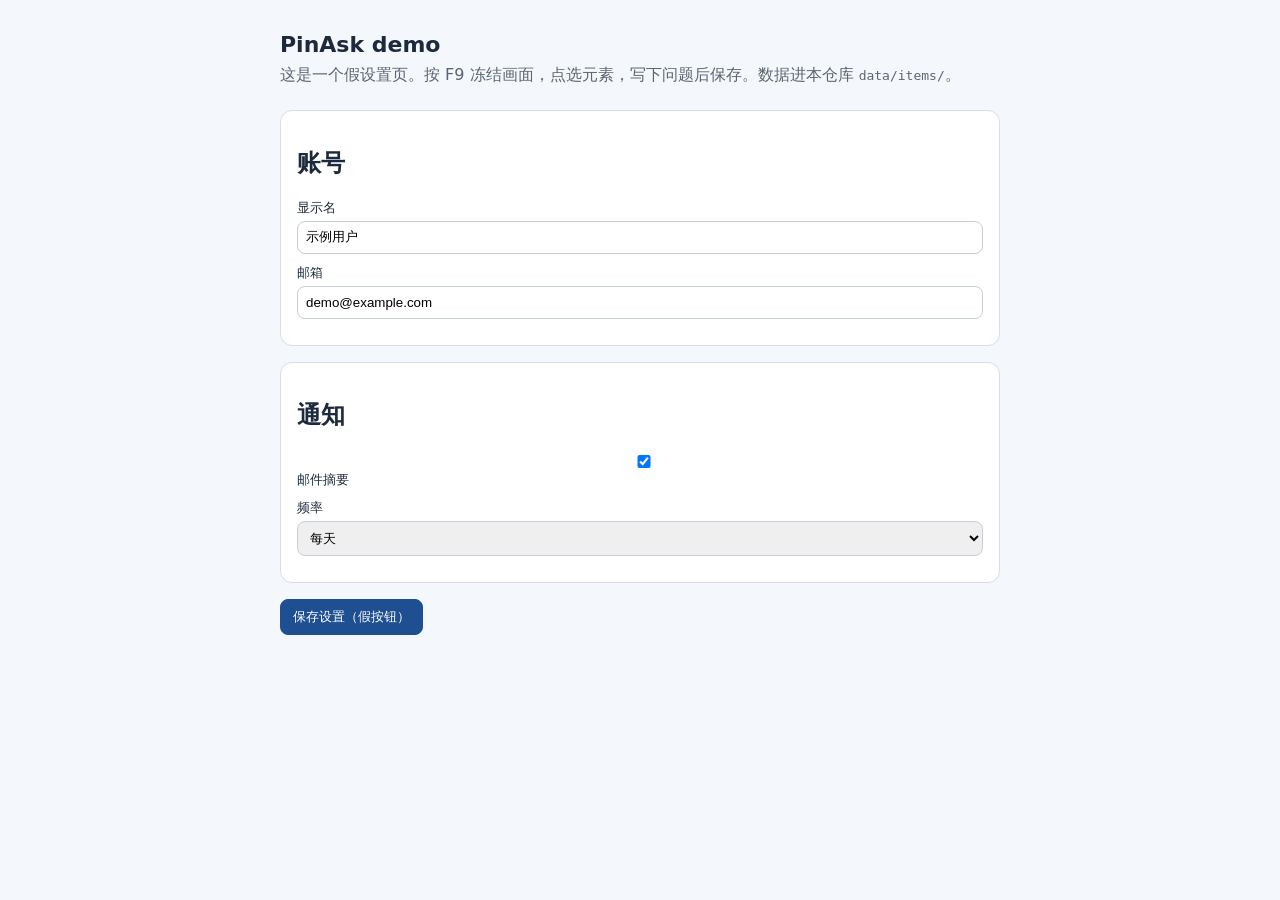
==== demo/index.html @ 07bdb8eb "Extract PinAsk overlay so UI questions can be captured outside the host app. Co-authored-by: Cursor " ====
<!doctype html>
<html lang="zh-CN">
<head>
  <meta charset="utf-8" />
  <meta name="viewport" content="width=device-width, initial-scale=1" />
  <title>PinAsk demo</title>
  <link rel="stylesheet" href="/overlay/pinask.css" />
  <style>
    :root { font-family: "Segoe UI", system-ui, sans-serif; color: #1d2a3d; }
    body { margin: 0; background: #f4f7fb; }
    main { max-width: 720px; margin: 0 auto; padding: 32px 20px 80px; }
    h1 { margin: 0 0 8px; font-size: 22px; }
    .lead { color: #5b6573; margin: 0 0 24px; }
    section { background: #fff; border: 1px solid #d7deea; border-radius: 12px; padding: 16px; margin-bottom: 16px; }
    label { display: block; margin: 0 0 10px; font-size: 13px; }
    input, select { width: 100%; box-sizing: border-box; margin-top: 4px; padding: 8px; border: 1px solid #c5cedb; border-radius: 8px; }
    button { padding: 8px 12px; border-radius: 8px; border: 1px solid #1d4f91; background: #1d4f91; color: #fff; }
  </style>
</head>
<body>
  <main>
    <h1>PinAsk demo</h1>
    <p class="lead">这是一个假设置页。按 F9 冻结画面，点选元素，写下问题后保存。数据进本仓库 <code>data/items/</code>。</p>
    <section aria-label="账号">
      <h2>账号</h2>
      <label>显示名 <input id="displayName" value="示例用户" /></label>
      <label>邮箱 <input id="email" type="email" value="demo@example.com" /></label>
    </section>
    <section aria-label="通知">
      <h2>通知</h2>
      <label><input type="checkbox" checked /> 邮件摘要</label>
      <label>频率
        <select id="freq">
          <option>每天</option>
          <option>每周</option>
        </select>
      </label>
    </section>
    <button type="button" id="saveFake">保存设置（假按钮）</button>
  </main>
  <script src="/overlay/pinask.js"></script>
  <script>
    fetch("/pinask.config.json")
      .then((r) => r.json())
      .then((cfg) => {
        PinAsk.mount({
          hotkey: cfg.hotkey || "F9",
          endpoint: cfg.endpoint || "/api/pinask",
          storage: "server",
          showHint: Boolean(cfg.showHint),
          source: "demo",
          context: () => ({ page: "demo" }),
        });
      })
      .catch(() => PinAsk.mount({ source: "demo" }));
  </script>
</body>
</html>
---- overlay/pinask.css ----
#pinask-root {
  position: fixed;
  inset: 0;
  z-index: 2147483646;
  pointer-events: none;
  font-family: "Segoe UI", system-ui, sans-serif;
}
#pinask-root[hidden] { display: none; }
#pinask-mask {
  position: absolute;
  inset: 0;
  background: rgba(12, 16, 22, .42);
  cursor: crosshair;
  pointer-events: auto;
}
#pinask-hover, .pinask-mark {
  position: absolute;
  border: 2px solid #5b9dff;
  box-shadow: 0 0 0 1px rgba(255,255,255,.7) inset;
  pointer-events: none;
}
#pinask-hover { background: rgba(91, 157, 255, .12); display: none; }
.pinask-mark { background: rgba(194, 58, 58, .16); border-color: #e05a5a; }
#pinask-tip {
  position: absolute;
  z-index: 2;
  display: none;
  max-width: 420px;
  padding: 3px 7px;
  border-radius: 4px;
  color: #fff;
  background: #1d2a3d;
  font-size: 11px;
  pointer-events: none;
  white-space: nowrap;
  overflow: hidden;
  text-overflow: ellipsis;
}
#pinask-dock {
  position: absolute;
  right: 16px;
  bottom: 16px;
  z-index: 3;
  pointer-events: auto;
  width: min(380px, calc(100vw - 32px));
  padding: 10px 12px;
  border: 1px solid #d7deea;
  border-radius: 12px;
  background: #fff;
  box-shadow: 0 8px 24px rgba(20, 30, 50, .18);
  display: flex;
  flex-direction: column;
  gap: 8px;
  color: #1d2a3d;
}
#pinask-dock p { margin: 0; color: #5b6573; font-size: 12px; line-height: 1.45; }
#pinask-picks { display: flex; flex-wrap: wrap; gap: 6px; min-height: 8px; }
.pinask-chip {
  max-width: 100%;
  padding: 2px 7px;
  border-radius: 999px;
  color: #8a4b12;
  background: #fff4e5;
  font-size: 11px;
  overflow: hidden;
  text-overflow: ellipsis;
  white-space: nowrap;
}
#pinask-question {
  width: 100%;
  min-height: 52px;
  padding: 6px 8px;
  border: 1px solid #c5cedb;
  border-radius: 7px;
  resize: vertical;
  box-sizing: border-box;
  font: inherit;
}
.pinask-actions { display: flex; flex-wrap: wrap; align-items: center; gap: 8px; }
.pinask-btn {
  border: 1px solid #c5cedb;
  border-radius: 8px;
  background: #f4f7fb;
  color: #1d2a3d;
  padding: 6px 10px;
  font: inherit;
  font-size: 12px;
  cursor: pointer;
}
.pinask-btn.primary {
  background: #1d4f91;
  border-color: #1d4f91;
  color: #fff;
  font-weight: 700;
}
.pinask-btn.text {
  border: 0;
  background: transparent;
  color: #3d4a5c;
}
#pinask-toast {
  position: absolute;
  left: 50%;
  bottom: 88px;
  transform: translateX(-50%);
  z-index: 4;
  display: none;
  max-width: min(520px, calc(100vw - 32px));
  padding: 6px 10px;
  border-radius: 8px;
  background: #1d2a3d;
  color: #fff;
  font-size: 12px;
  pointer-events: none;
}
#pinask-hint {
  position: fixed;
  z-index: 2147483645;
  right: 12px;
  bottom: 12px;
  margin: 0;
  padding: 4px 8px;
  border-radius: 8px;
  background: rgba(255, 248, 224, .92);
  color: #8a5a12;
  font: 600 12px/1.4 "Segoe UI", system-ui, sans-serif;
  box-shadow: 0 2px 8px rgba(20, 30, 50, .12);
  pointer-events: none;
}
#pinask-hint kbd {
  padding: 0 5px;
  border: 1px solid #d7b056;
  border-bottom-width: 2px;
  border-radius: 4px;
  color: #5a420c;
  background: #fff8e0;
  font-family: inherit;
  font-size: 11px;
  font-weight: 800;
}
#pinask-hint[hidden] { display: none; }
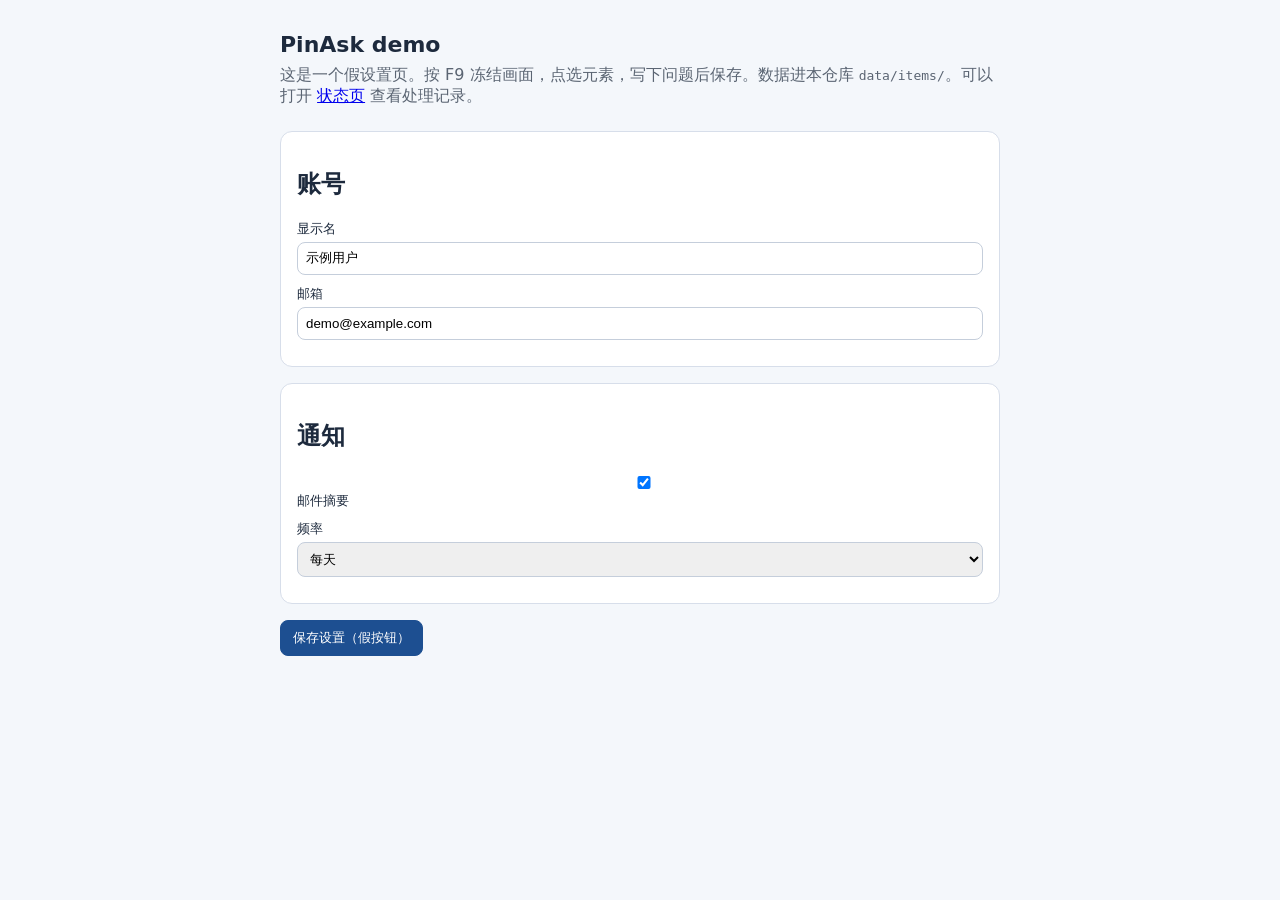
==== commit 5cc30387: "feat: add PinAsk feedback history and session status" ====
--- a/demo/index.html
+++ b/demo/index.html
@@ -20,7 +20,7 @@
 <body>
   <main>
     <h1>PinAsk demo</h1>
-    <p class="lead">这是一个假设置页。按 F9 冻结画面，点选元素，写下问题后保存。数据进本仓库 <code>data/items/</code>。</p>
+    <p class="lead">这是一个假设置页。按 F9 冻结画面，点选元素，写下问题后保存。数据进本仓库 <code>data/items/</code>。可以打开 <a href="/status.html">状态页</a> 查看处理记录。</p>
     <section aria-label="账号">
       <h2>账号</h2>
       <label>显示名 <input id="displayName" value="示例用户" /></label>
@@ -43,16 +43,25 @@
     fetch("/pinask.config.json")
       .then((r) => r.json())
       .then((cfg) => {
+        const params = new URLSearchParams(window.location.search);
         PinAsk.mount({
           hotkey: cfg.hotkey || "F9",
           endpoint: cfg.endpoint || "/api/pinask",
           storage: "server",
           showHint: Boolean(cfg.showHint),
           source: "demo",
-          context: () => ({ page: "demo" }),
+          context: () => ({
+            page: "demo",
+            project_id: params.get("project_id") || "pinask-demo",
+            environment: params.get("environment") || "local",
+            tester_id: params.get("tester_id") || "demo-tester",
+          }),
         });
       })
-      .catch(() => PinAsk.mount({ source: "demo" }));
+      .catch(() => PinAsk.mount({
+        source: "demo",
+        context: () => ({ page: "demo", project_id: "pinask-demo", environment: "local", tester_id: "demo-tester" }),
+      }));
   </script>
 </body>
 </html>
--- a/overlay/pinask.css
+++ b/overlay/pinask.css
@@ -13,14 +13,26 @@
   cursor: crosshair;
   pointer-events: auto;
 }
-#pinask-hover, .pinask-mark {
+#pinask-hover, .pinask-mark, #pinask-drag {
   position: absolute;
   border: 2px solid #5b9dff;
   box-shadow: 0 0 0 1px rgba(255,255,255,.7) inset;
   pointer-events: none;
+  box-sizing: border-box;
 }
 #pinask-hover { background: rgba(91, 157, 255, .12); display: none; }
-.pinask-mark { background: rgba(194, 58, 58, .16); border-color: #e05a5a; }
+.pinask-mark {
+  background: var(--pinask-group-background, var(--pinask-group-fill, rgba(224, 90, 90, .16)));
+  border-color: var(--pinask-group-color, #e05a5a);
+  border-image: var(--pinask-group-border, none);
+}
+#pinask-drag {
+  z-index: 2;
+  border-color: var(--pinask-group-color, #e05a5a);
+  border-style: dashed;
+  background: var(--pinask-group-fill, rgba(224, 90, 90, .16));
+}
+#pinask-drag[hidden] { display: none; }
 #pinask-tip {
   position: absolute;
   z-index: 2;
@@ -40,6 +52,7 @@
   position: absolute;
   right: 16px;
   bottom: 16px;
+  transform: translate(var(--vera-hitl-x, 0px), var(--vera-hitl-y, 0px));
   z-index: 3;
   pointer-events: auto;
   width: min(380px, calc(100vw - 32px));
@@ -56,15 +69,27 @@
 #pinask-dock p { margin: 0; color: #5b6573; font-size: 12px; line-height: 1.45; }
 #pinask-picks { display: flex; flex-wrap: wrap; gap: 6px; min-height: 8px; }
 .pinask-chip {
+  display: inline-flex;
+  align-items: center;
+  gap: 5px;
   max-width: 100%;
   padding: 2px 7px;
+  border: 1px solid #d7dee8;
   border-radius: 999px;
-  color: #8a4b12;
-  background: #fff4e5;
+  color: #344155;
+  background: #f5f7fa;
   font-size: 11px;
   overflow: hidden;
   text-overflow: ellipsis;
   white-space: nowrap;
+}
+.pinask-chip-swatches { display: inline-flex; gap: 2px; flex: 0 0 auto; }
+.pinask-chip-swatches i {
+  display: block;
+  width: 7px;
+  height: 7px;
+  border-radius: 50%;
+  background: var(--pinask-group-color, #e05a5a);
 }
 #pinask-question {
   width: 100%;
@@ -77,6 +102,45 @@
   font: inherit;
 }
 .pinask-actions { display: flex; flex-wrap: wrap; align-items: center; gap: 8px; }
+.pinask-group-control { position: relative; display: inline-flex; }
+.pinask-group-dot {
+  display: inline-block;
+  width: 9px;
+  height: 9px;
+  margin-right: 5px;
+  border-radius: 50%;
+  background: var(--pinask-group-color, #e05a5a);
+  vertical-align: -1px;
+}
+#pinask-group-menu {
+  position: absolute;
+  left: 0;
+  bottom: calc(100% + 6px);
+  z-index: 6;
+  min-width: 132px;
+  padding: 5px;
+  border: 1px solid #cbd4e1;
+  border-radius: 9px;
+  background: #fff;
+  box-shadow: 0 8px 24px rgba(20, 30, 50, .2);
+}
+#pinask-group-menu[hidden] { display: none; }
+.pinask-group-option, .pinask-group-add {
+  display: block;
+  width: 100%;
+  padding: 6px 8px;
+  border: 0;
+  border-radius: 6px;
+  background: transparent;
+  color: #344155;
+  font: inherit;
+  font-size: 12px;
+  text-align: left;
+  cursor: pointer;
+}
+.pinask-group-option:hover, .pinask-group-option.active { background: #edf2f8; }
+.pinask-group-option.active { font-weight: 700; }
+.pinask-group-add { margin-top: 3px; border-top: 1px solid #e4e9f0; border-radius: 0; color: #516176; }
 .pinask-btn {
   border: 1px solid #c5cedb;
   border-radius: 8px;
